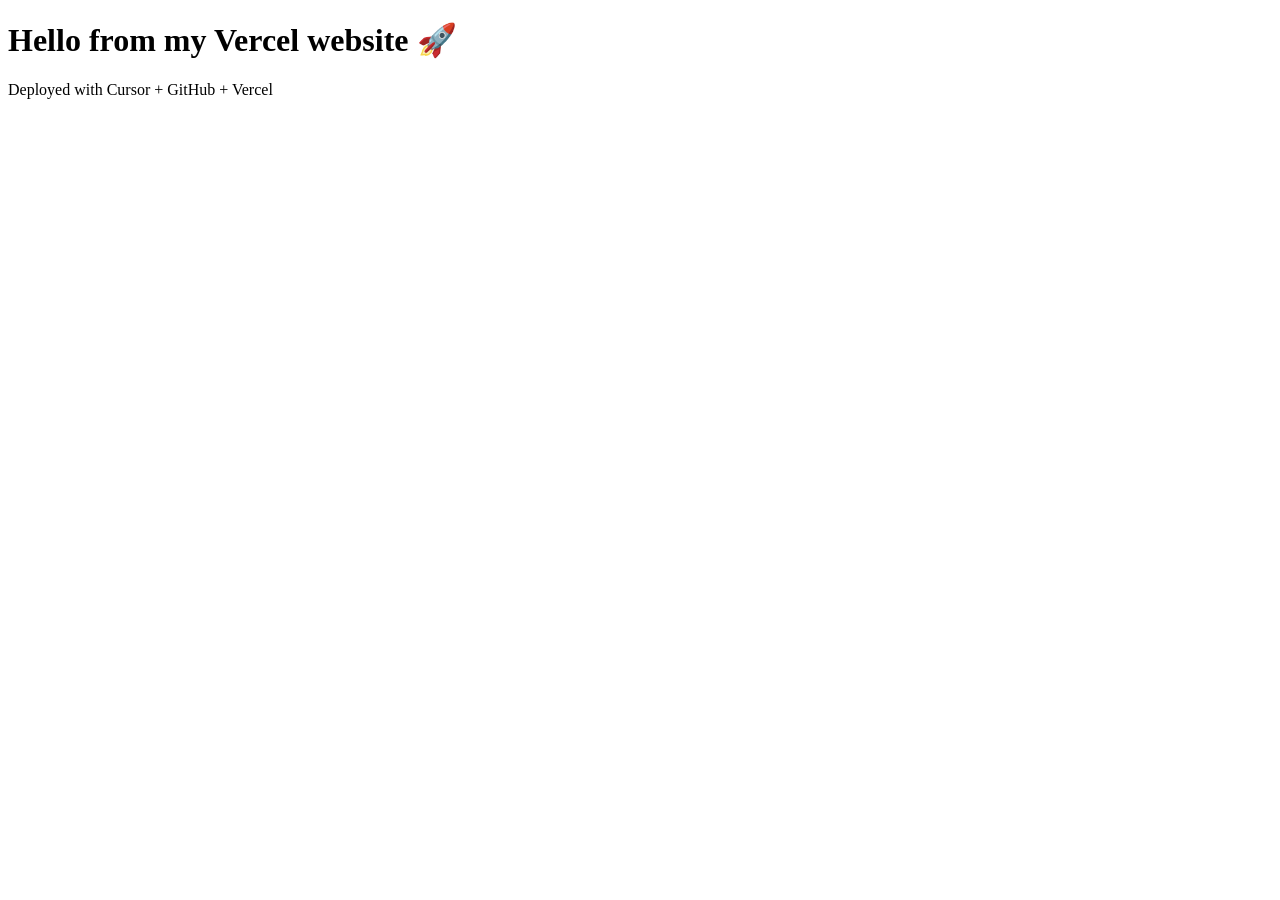
==== index.html @ cf3cca37 "Add homepage" ====
<!DOCTYPE html>
<html lang="en">
<head>
  <meta charset="UTF-8">
  <meta name="viewport" content="width=device-width, initial-scale=1.0">
  <title>My First Vibe Site</title>
</head>
<body>
  <h1>Hello from my Vercel website 🚀</h1>
  <p>Deployed with Cursor + GitHub + Vercel</p>
</body>
</html>
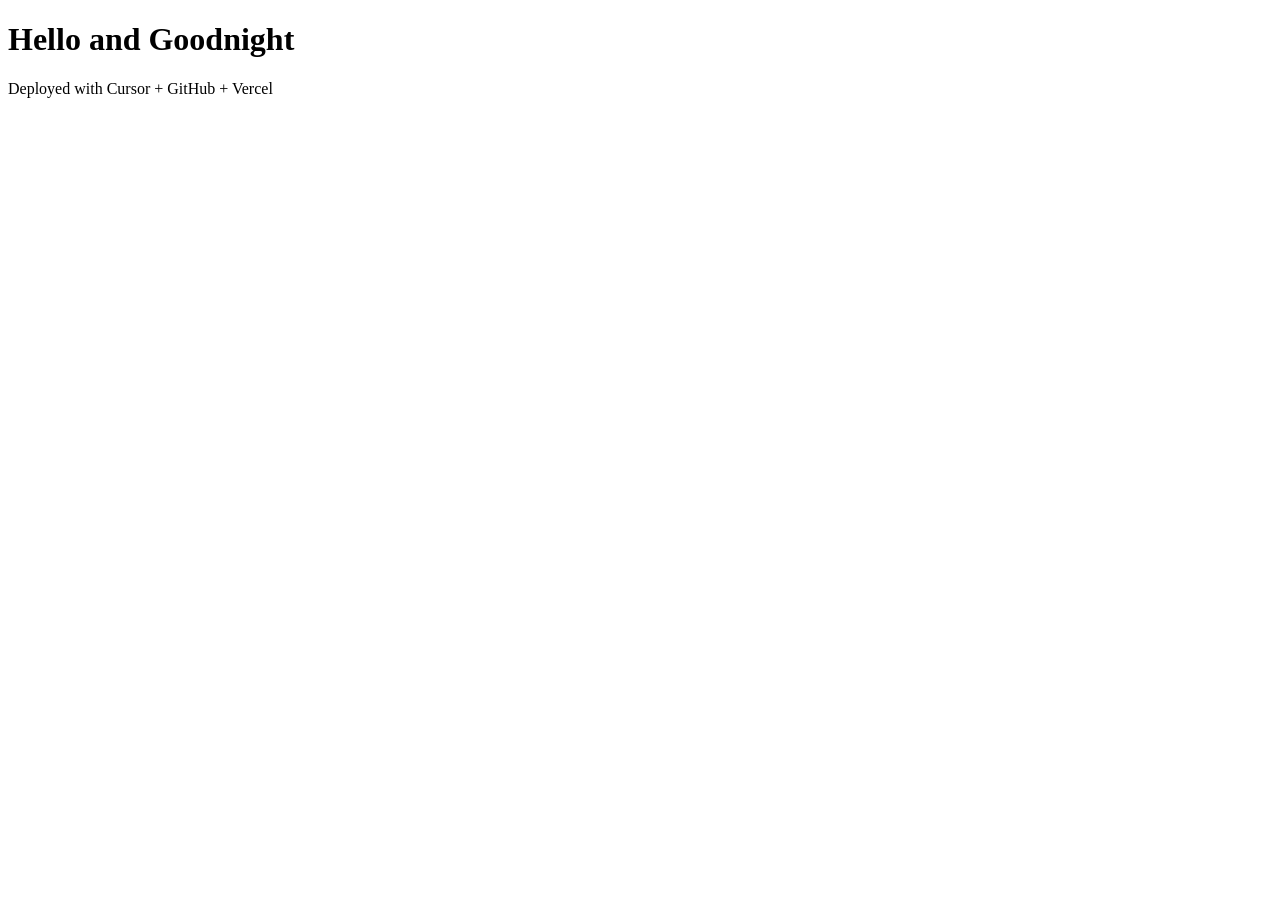
==== commit e2532ad3: "Updated homepage heading" ====
--- a/index.html
+++ b/index.html
@@ -6,7 +6,7 @@
   <title>My First Vibe Site</title>
 </head>
 <body>
-  <h1>Hello from my Vercel website 🚀</h1>
+  <h1>Hello and Goodnight</h1>
   <p>Deployed with Cursor + GitHub + Vercel</p>
 </body>
-</html>+</html>
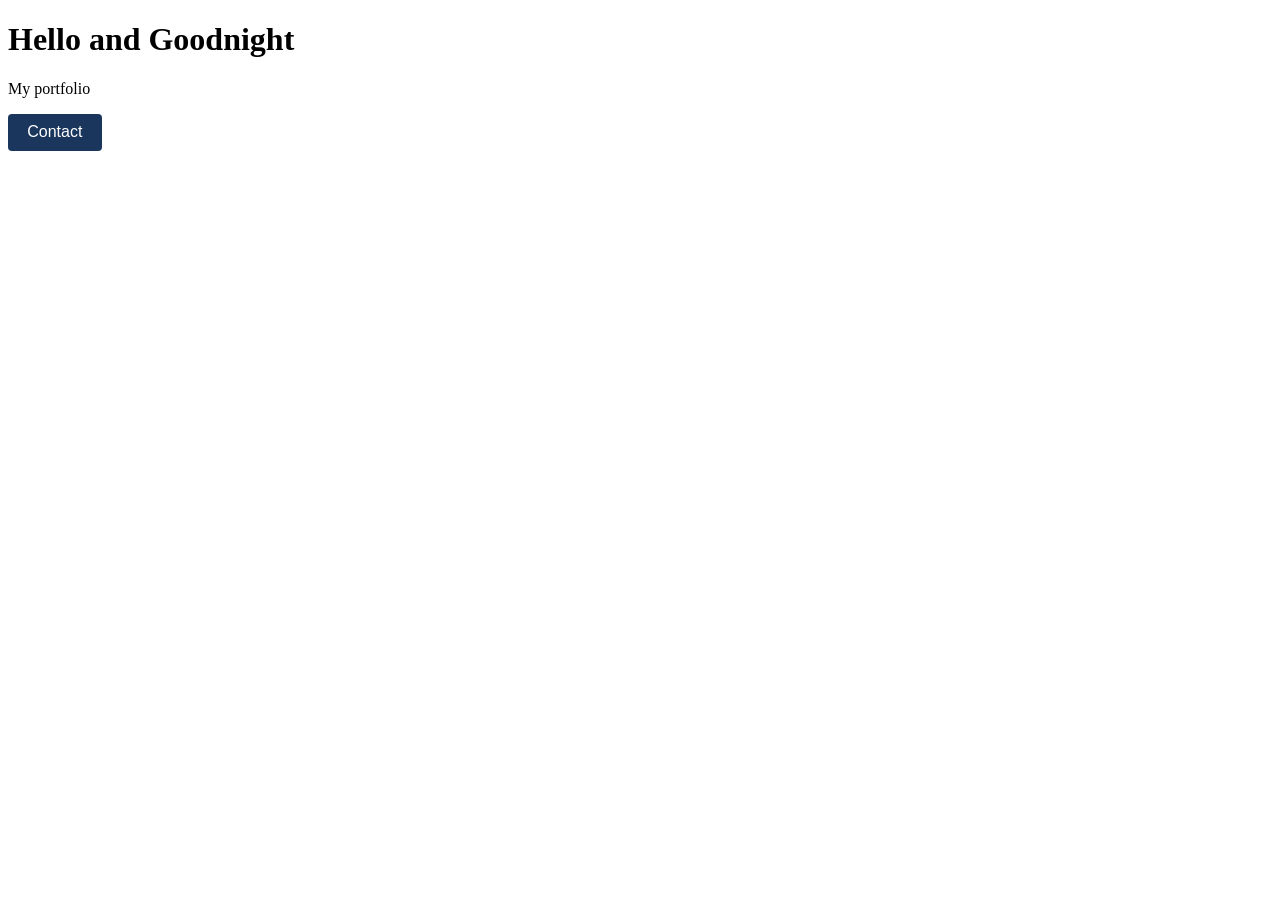
==== commit 631c9205: "Add portfolio copy and styled Contact button Co-authored-by: Cursor <cursoragent@cursor.com>" ====
--- a/index.html
+++ b/index.html
@@ -4,9 +4,21 @@
   <meta charset="UTF-8">
   <meta name="viewport" content="width=device-width, initial-scale=1.0">
   <title>My First Vibe Site</title>
+  <style>
+    button {
+      background-color: #1a365d;
+      color: white;
+      border: none;
+      padding: 0.6rem 1.2rem;
+      font-size: 1rem;
+      border-radius: 4px;
+      cursor: pointer;
+    }
+  </style>
 </head>
 <body>
   <h1>Hello and Goodnight</h1>
-  <p>Deployed with Cursor + GitHub + Vercel</p>
+  <p>My portfolio</p>
+  <button type="button">Contact</button>
 </body>
 </html>
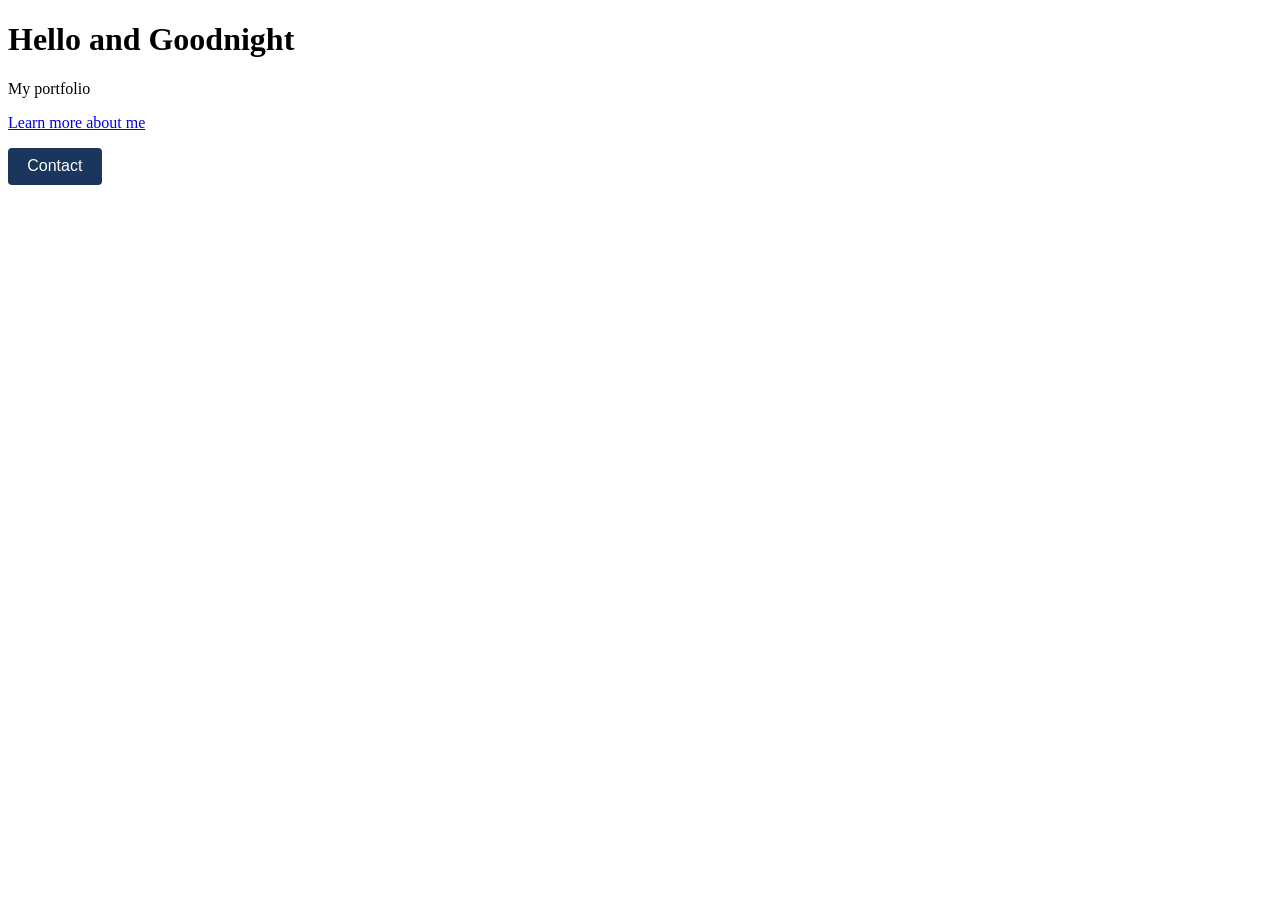
==== commit ddbb2f2f: "add About page and link from homepage Co-authored-by: Cursor <cursoragent@cursor.com>" ====
--- a/index.html
+++ b/index.html
@@ -19,6 +19,7 @@
 <body>
   <h1>Hello and Goodnight</h1>
   <p>My portfolio</p>
+  <p><a href="about.html">Learn more about me</a></p>
   <button type="button">Contact</button>
 </body>
 </html>
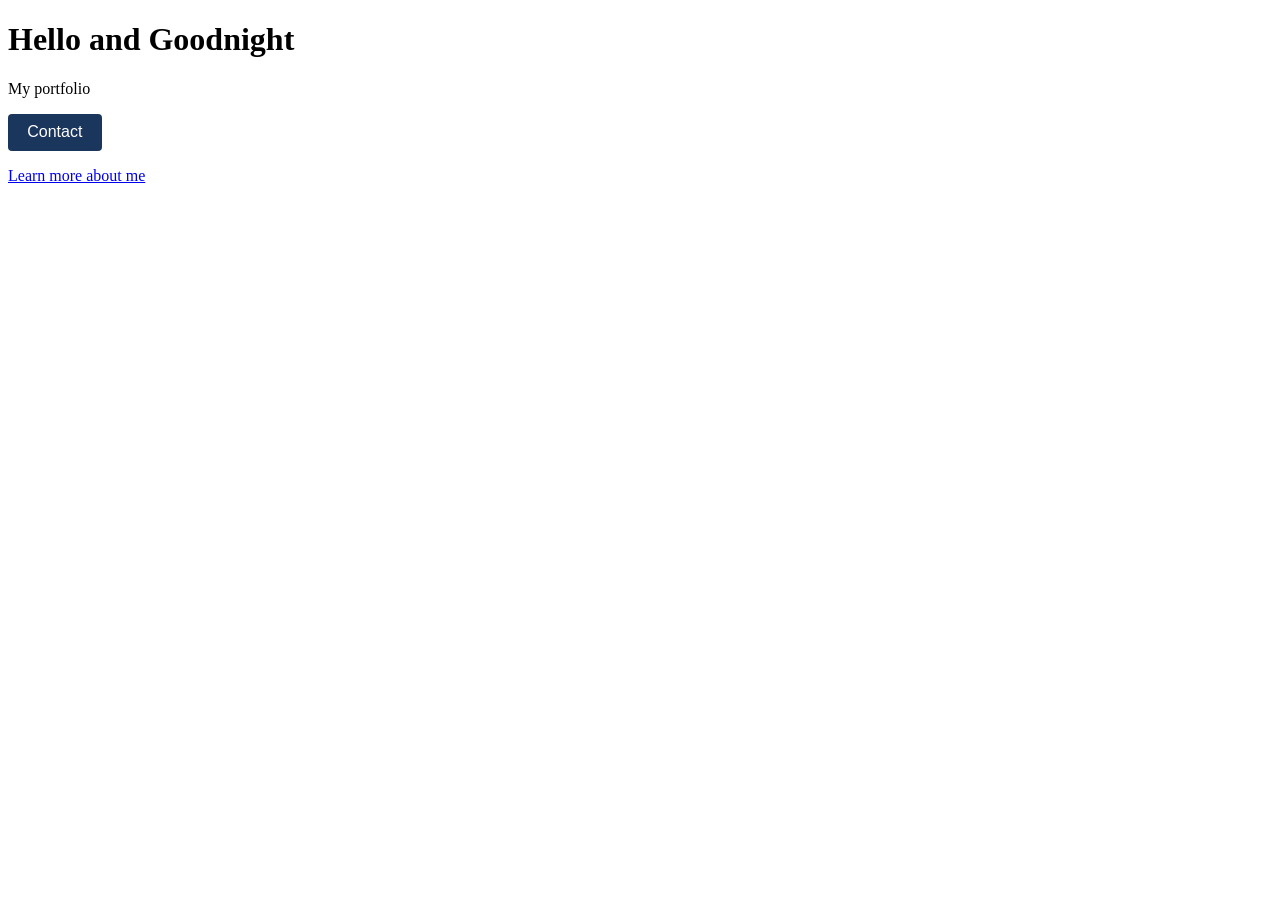
==== commit 15c0d341: "Move About link below Contact button Co-authored-by: Cursor <cursoragent@cursor.com>" ====
--- a/index.html
+++ b/index.html
@@ -19,7 +19,7 @@
 <body>
   <h1>Hello and Goodnight</h1>
   <p>My portfolio</p>
+  <button type="button">Contact</button>
   <p><a href="about.html">Learn more about me</a></p>
-  <button type="button">Contact</button>
 </body>
 </html>
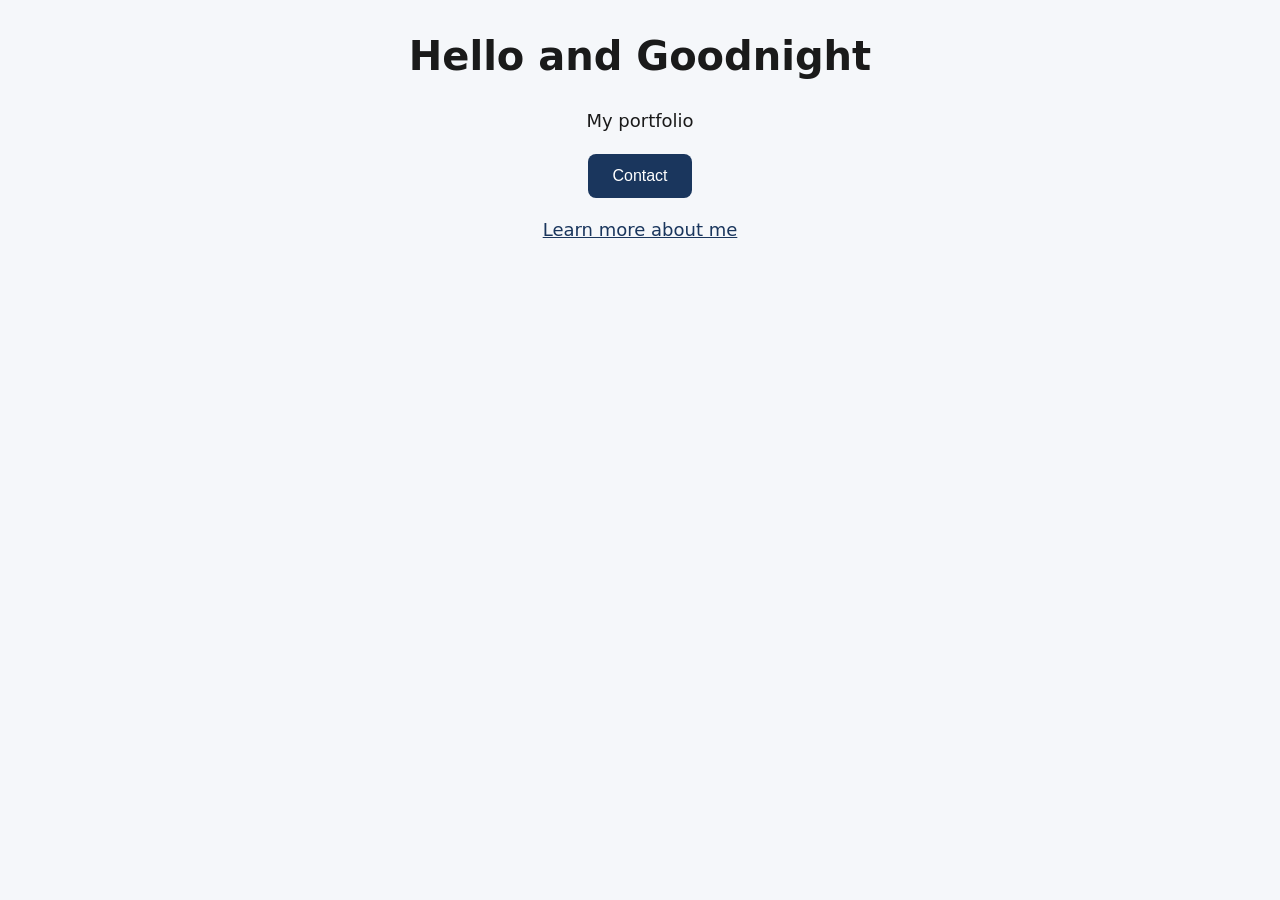
==== commit 79c5d7cd: "add styles and responsive layout Co-authored-by: Cursor <cursoragent@cursor.com>" ====
--- a/index.html
+++ b/index.html
@@ -4,17 +4,7 @@
   <meta charset="UTF-8">
   <meta name="viewport" content="width=device-width, initial-scale=1.0">
   <title>My First Vibe Site</title>
-  <style>
-    button {
-      background-color: #1a365d;
-      color: white;
-      border: none;
-      padding: 0.6rem 1.2rem;
-      font-size: 1rem;
-      border-radius: 4px;
-      cursor: pointer;
-    }
-  </style>
+  <link rel="stylesheet" href="styles.css">
 </head>
 <body>
   <h1>Hello and Goodnight</h1>
@@ -22,4 +12,4 @@
   <button type="button">Contact</button>
   <p><a href="about.html">Learn more about me</a></p>
 </body>
-</html>
+</html>
--- a/styles.css
+++ b/styles.css
@@ -0,0 +1,71 @@
+*,
+*::before,
+*::after {
+  box-sizing: border-box;
+}
+
+html {
+  -webkit-text-size-adjust: 100%;
+}
+
+body {
+  margin: 0;
+  min-height: 100vh;
+  padding: clamp(1.25rem, 5vw, 2rem) clamp(1rem, 4vw, 1.5rem);
+  font-family: system-ui, -apple-system, "Segoe UI", Roboto, "Helvetica Neue", Arial, sans-serif;
+  background-color: #f5f7fa;
+  color: #1a1a1a;
+  text-align: center;
+  line-height: 1.6;
+  max-width: 100%;
+  overflow-x: hidden;
+}
+
+body > * {
+  max-width: min(36rem, 100%);
+  margin-left: auto;
+  margin-right: auto;
+}
+
+h1 {
+  font-size: clamp(1.75rem, 5vw, 2.5rem);
+  line-height: 1.2;
+  margin-top: 0;
+}
+
+p {
+  font-size: clamp(1rem, 2.5vw, 1.125rem);
+}
+
+a {
+  color: #1a365d;
+}
+
+a:hover {
+  color: #2c5282;
+}
+
+button {
+  background-color: #1a365d;
+  color: white;
+  border: none;
+  padding: 0.75rem 1.5rem;
+  font-size: 1rem;
+  border-radius: 8px;
+  cursor: pointer;
+  transition: background-color 0.2s ease;
+  min-height: 44px;
+  min-width: 44px;
+}
+
+button:hover {
+  background-color: #2c5282;
+}
+
+@media (max-width: 480px) {
+  button {
+    display: block;
+    width: 100%;
+    max-width: 20rem;
+  }
+}
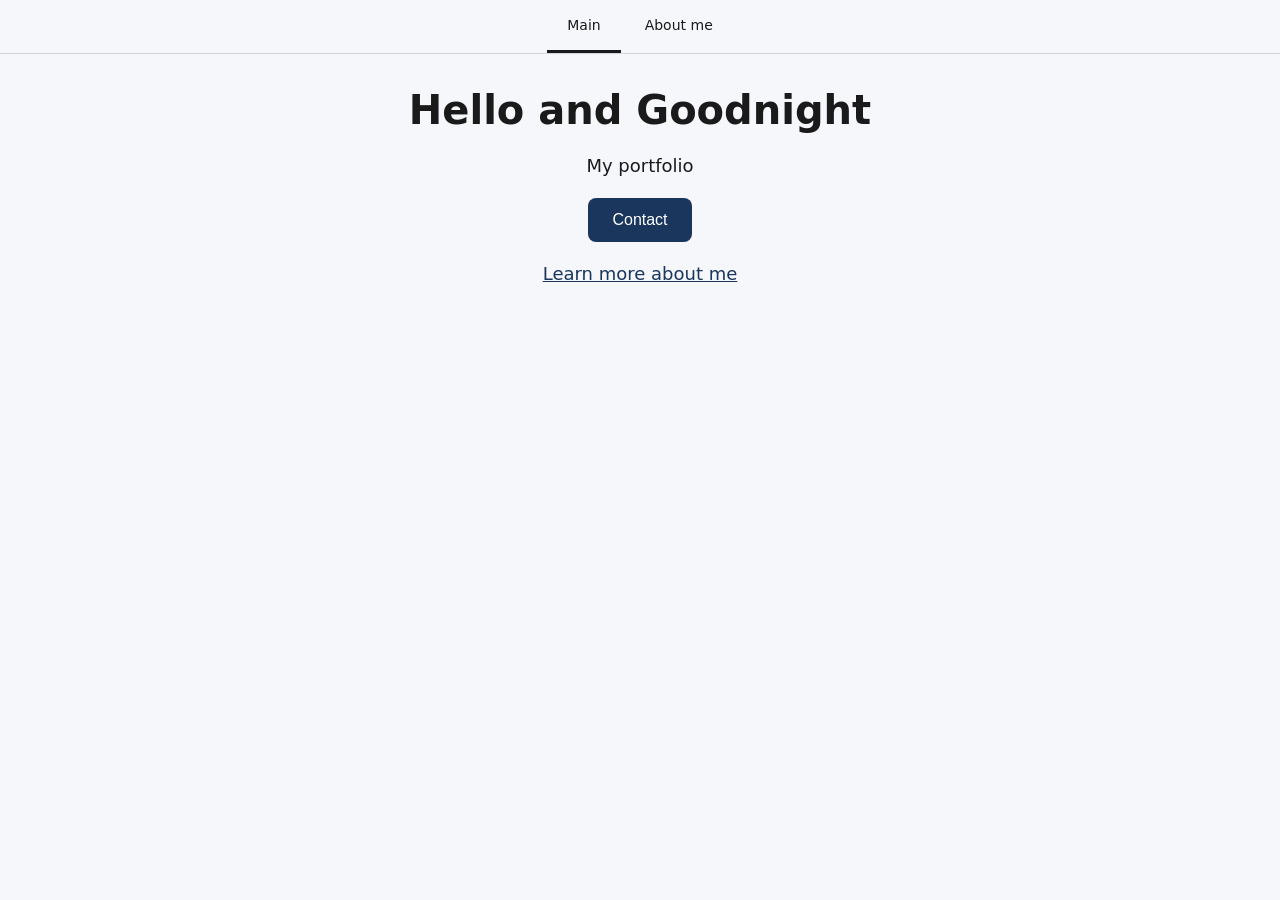
==== commit 0e925063: "Add CV content, navigation tabs, and profile photo placeholder Co-authored-by: Cursor <cursoragent@c" ====
--- a/index.html
+++ b/index.html
@@ -7,6 +7,13 @@
   <link rel="stylesheet" href="styles.css">
 </head>
 <body>
+  <header class="site-header">
+    <nav class="site-nav" aria-label="Main navigation">
+      <a href="index.html" class="nav-tab active">Main</a>
+      <a href="about.html" class="nav-tab">About me</a>
+    </nav>
+  </header>
+
   <h1>Hello and Goodnight</h1>
   <p>My portfolio</p>
   <button type="button">Contact</button>
--- a/styles.css
+++ b/styles.css
@@ -21,20 +21,135 @@
   overflow-x: hidden;
 }
 
-body > * {
+body > *:not(.site-header) {
   max-width: min(36rem, 100%);
   margin-left: auto;
   margin-right: auto;
+}
+
+.site-header {
+  background-color: #f5f7fa;
+  border-bottom: 1px solid #d1d5db;
+  margin: calc(-1 * clamp(1.25rem, 5vw, 2rem)) calc(-1 * clamp(1rem, 4vw, 1.5rem)) 2rem;
+  padding: 0 clamp(1rem, 4vw, 1.5rem);
+}
+
+.site-nav {
+  display: flex;
+  justify-content: center;
+  gap: 0.25rem;
+  max-width: min(36rem, 100%);
+  margin: 0 auto;
+}
+
+.nav-tab {
+  padding: 0.85rem 1.25rem;
+  text-decoration: none;
+  color: #1a1a1a;
+  background-color: transparent;
+  font-size: 0.875rem;
+  font-weight: 500;
+  border-bottom: 3px solid transparent;
+  transition: border-color 0.2s ease;
+}
+
+.nav-tab:hover {
+  color: #1a1a1a;
+}
+
+.nav-tab.active {
+  color: #1a1a1a;
+  border-bottom-color: #1a1a1a;
+}
+
+.nav-tab.active:hover {
+  color: #1a1a1a;
 }
 
 h1 {
   font-size: clamp(1.75rem, 5vw, 2.5rem);
   line-height: 1.2;
   margin-top: 0;
+  margin-bottom: 1rem;
+}
+
+.profile-photo {
+  width: clamp(8rem, 40vw, 10rem);
+  height: clamp(8rem, 40vw, 10rem);
+  aspect-ratio: 1;
+  margin: 0 auto 1.5rem;
+  border-radius: 50%;
+  overflow: hidden;
+  background-color: #e2e8f0;
+  border: 3px solid #1a365d;
+}
+
+.profile-photo img {
+  width: 100%;
+  height: 100%;
+  object-fit: cover;
+  display: block;
+  border-radius: 50%;
 }
 
 p {
   font-size: clamp(1rem, 2.5vw, 1.125rem);
+}
+
+.intro {
+  font-weight: 500;
+  margin-bottom: 0.5rem;
+}
+
+.contact {
+  font-size: 0.95rem;
+  margin-bottom: 2rem;
+}
+
+.about-section {
+  text-align: left;
+  margin-bottom: 2rem;
+}
+
+.about-section h2 {
+  font-size: 1.25rem;
+  color: #1a365d;
+  margin-bottom: 0.75rem;
+  text-align: center;
+}
+
+.about-section ul {
+  padding-left: 1.25rem;
+  margin: 0;
+}
+
+.about-section li {
+  margin-bottom: 0.35rem;
+}
+
+.job {
+  margin-bottom: 1.5rem;
+}
+
+.job:last-child {
+  margin-bottom: 0;
+}
+
+.job h3 {
+  font-size: 1.05rem;
+  margin: 0 0 0.25rem;
+}
+
+.job .dates {
+  font-size: 0.9rem;
+  color: #4a5568;
+  margin: 0 0 0.35rem;
+}
+
+.job .school {
+  font-size: 1rem;
+  font-weight: normal;
+  margin: 0;
 }
 
 a {
@@ -45,7 +160,8 @@
   color: #2c5282;
 }
 
-button {
+button,
+a.button {
   background-color: #1a365d;
   color: white;
   border: none;
@@ -56,14 +172,19 @@
   transition: background-color 0.2s ease;
   min-height: 44px;
   min-width: 44px;
+  text-decoration: none;
+  display: inline-block;
 }
 
-button:hover {
+button:hover,
+a.button:hover {
   background-color: #2c5282;
+  color: white;
 }
 
 @media (max-width: 480px) {
-  button {
+  button,
+  a.button {
     display: block;
     width: 100%;
     max-width: 20rem;
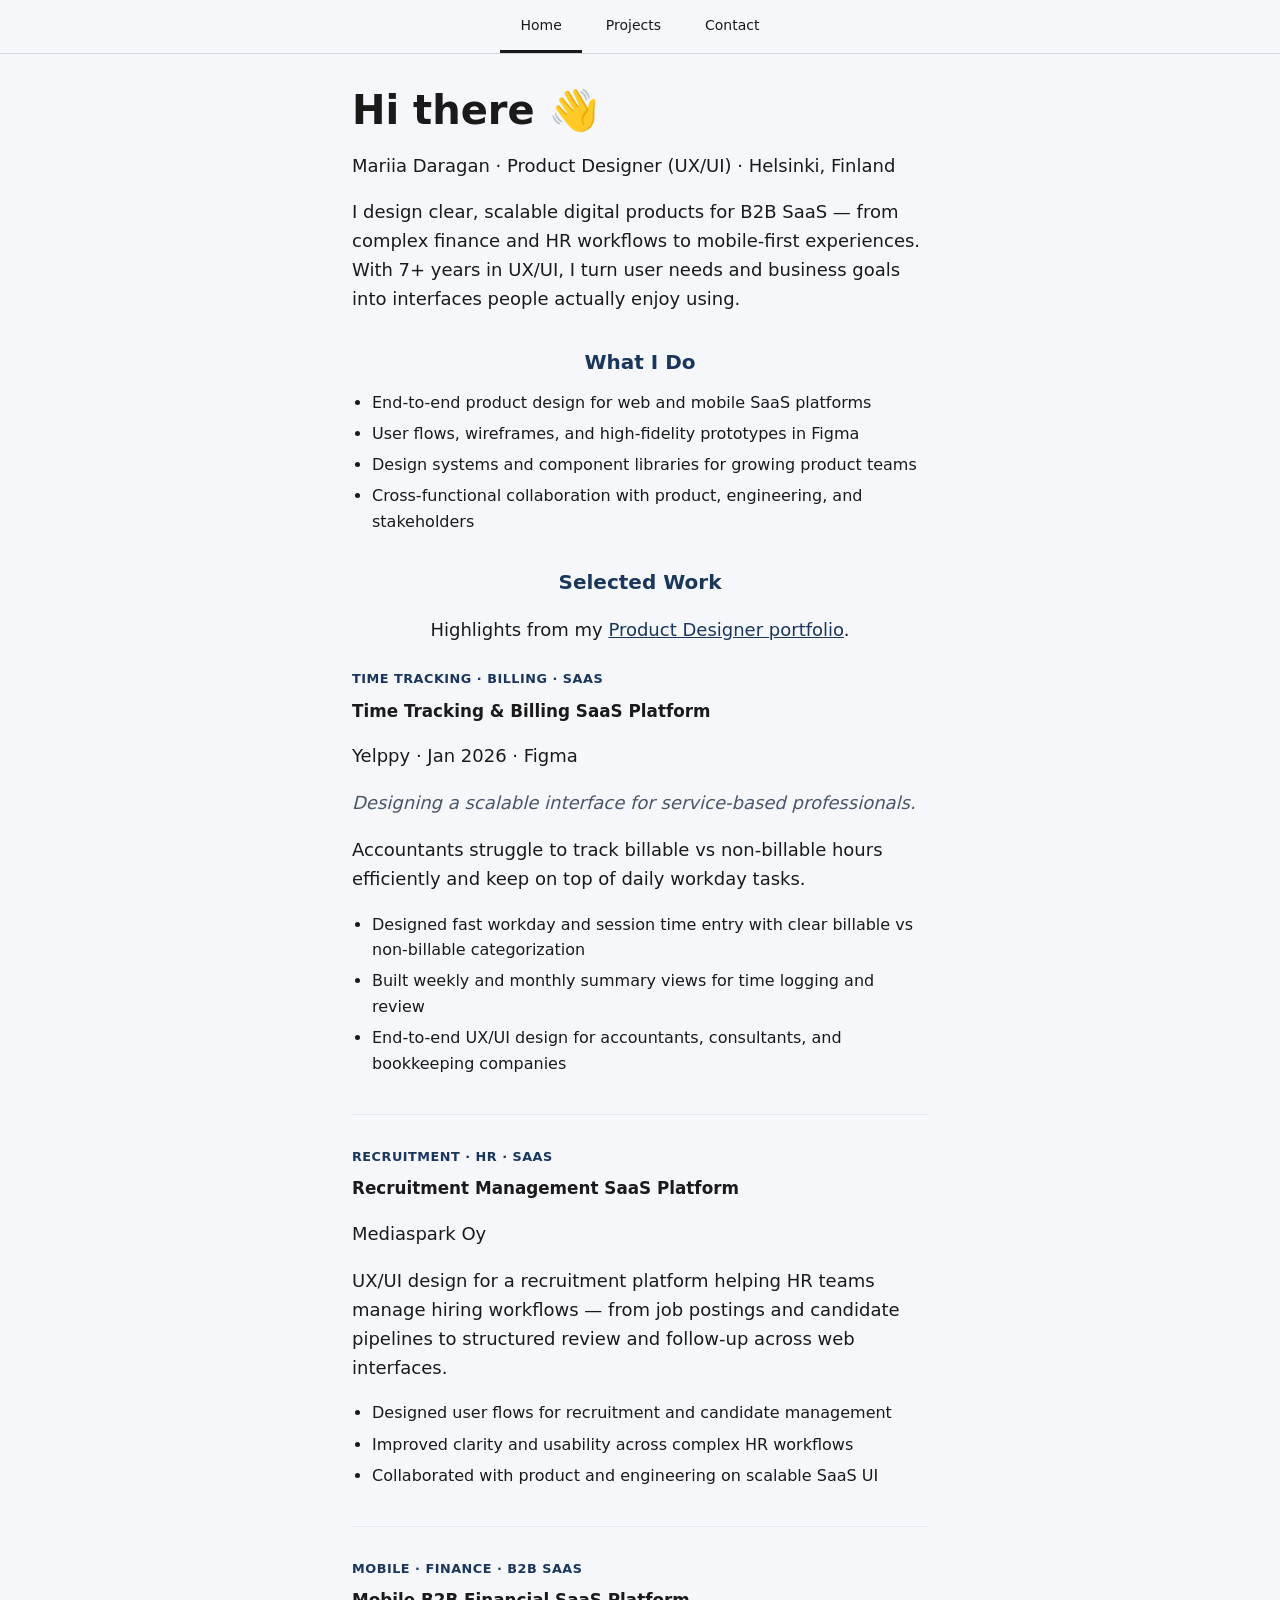
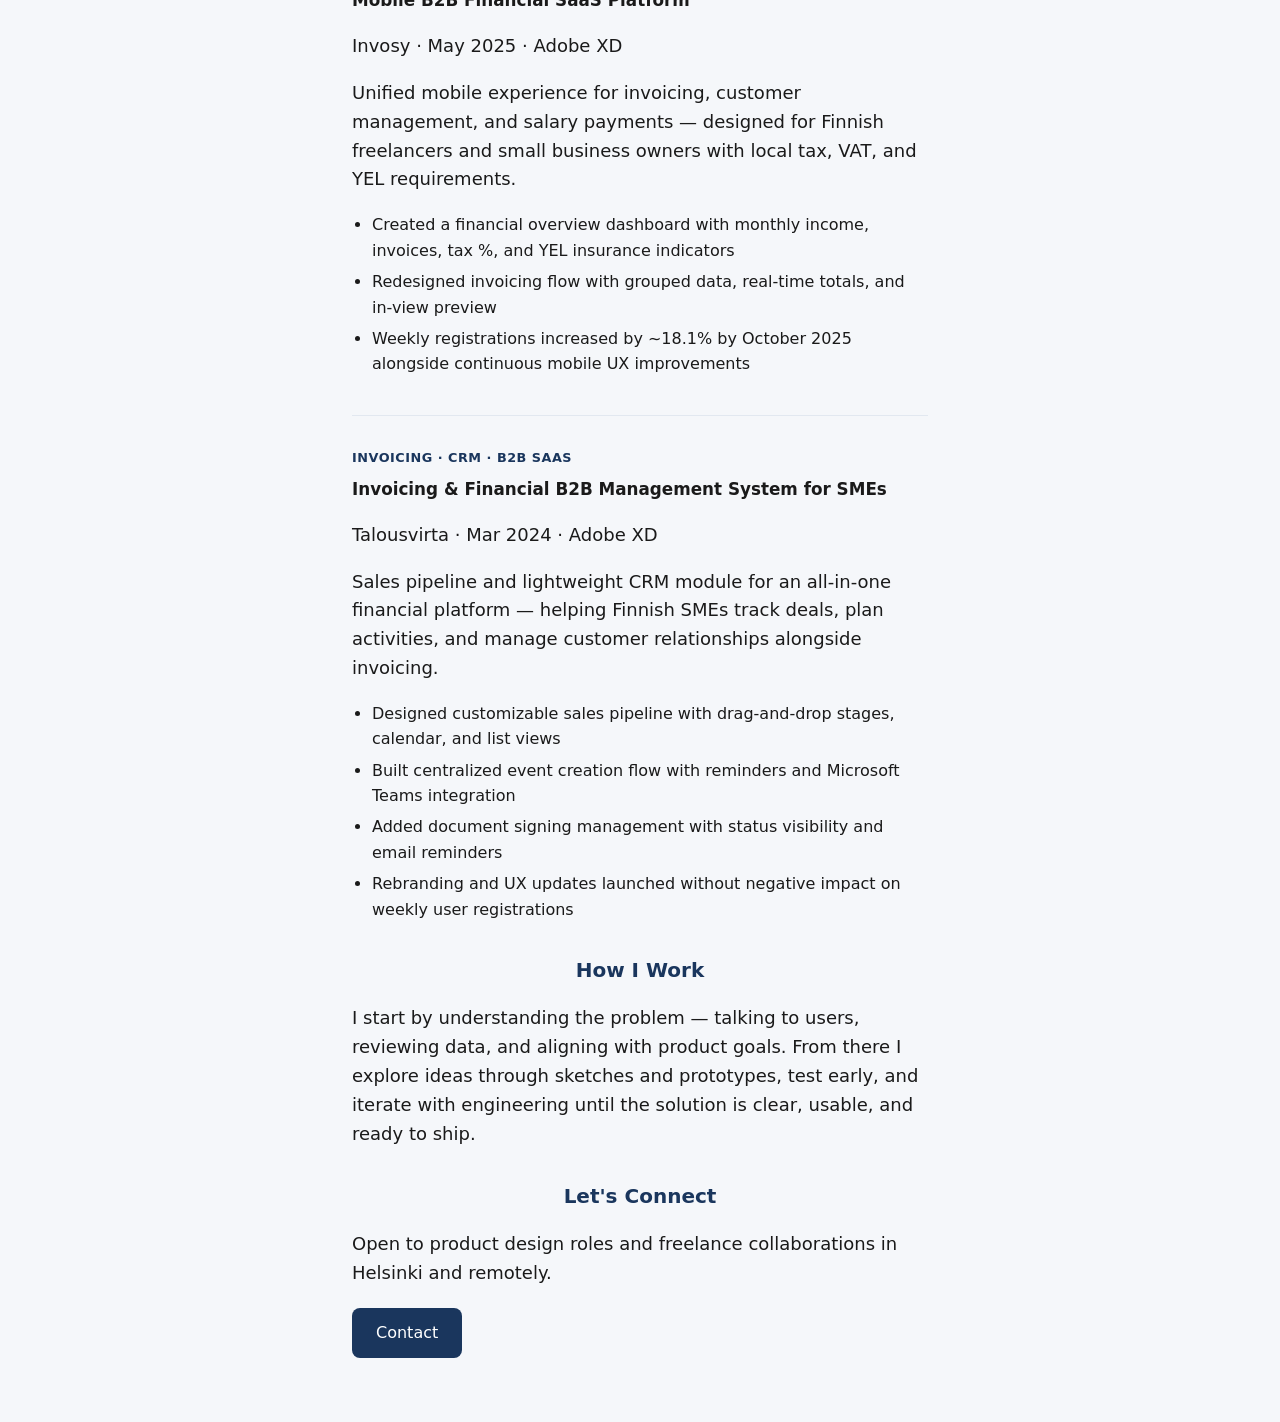
==== commit 9f8343a5: "Update homepage with portfolio case studies, navigation, and contact page Co-authored-by: Cursor <cu" ====
--- a/index.html
+++ b/index.html
@@ -3,20 +3,100 @@
 <head>
   <meta charset="UTF-8">
   <meta name="viewport" content="width=device-width, initial-scale=1.0">
-  <title>My First Vibe Site</title>
+  <title>Mariia Daragan · Product Designer</title>
   <link rel="stylesheet" href="styles.css">
 </head>
 <body>
   <header class="site-header">
     <nav class="site-nav" aria-label="Main navigation">
-      <a href="index.html" class="nav-tab active">Main</a>
-      <a href="about.html" class="nav-tab">About me</a>
+      <a href="index.html" class="nav-tab active">Home</a>
+      <a href="about.html" class="nav-tab">Projects</a>
+      <a href="contact.html" class="nav-tab">Contact</a>
     </nav>
   </header>
 
-  <h1>Hello and Goodnight</h1>
-  <p>My portfolio</p>
-  <button type="button">Contact</button>
-  <p><a href="about.html">Learn more about me</a></p>
+  <main>
+    <section class="about-section hero">
+      <h1>Hi there 👋</h1>
+      <p class="intro">Mariia Daragan · Product Designer (UX/UI) · Helsinki, Finland</p>
+      <p class="hero-text">I design clear, scalable digital products for B2B SaaS — from complex finance and HR workflows to mobile-first experiences. With 7+ years in UX/UI, I turn user needs and business goals into interfaces people actually enjoy using.</p>
+    </section>
+
+    <section class="about-section">
+      <h2>What I Do</h2>
+      <ul>
+        <li>End-to-end product design for web and mobile SaaS platforms</li>
+        <li>User flows, wireframes, and high-fidelity prototypes in Figma</li>
+        <li>Design systems and component libraries for growing product teams</li>
+        <li>Cross-functional collaboration with product, engineering, and stakeholders</li>
+      </ul>
+    </section>
+
+    <section class="about-section">
+      <h2>Selected Work</h2>
+      <p class="section-intro">Highlights from my <a href="https://drive.google.com/file/d/1002QIGz56Qpp3hOnEr5T30t-Oyck653L/view?usp=sharing" target="_blank" rel="noopener noreferrer">Product Designer portfolio</a>.</p>
+
+      <article class="case-study">
+        <p class="case-tag">Time Tracking · Billing · SaaS</p>
+        <h3>Time Tracking &amp; Billing SaaS Platform</h3>
+        <p class="dates">Yelppy · Jan 2026 · Figma</p>
+        <p class="case-subtitle">Designing a scalable interface for service-based professionals.</p>
+        <p>Accountants struggle to track billable vs non-billable hours efficiently and keep on top of daily workday tasks.</p>
+        <ul>
+          <li>Designed fast workday and session time entry with clear billable vs non-billable categorization</li>
+          <li>Built weekly and monthly summary views for time logging and review</li>
+          <li>End-to-end UX/UI design for accountants, consultants, and bookkeeping companies</li>
+        </ul>
+      </article>
+
+      <article class="case-study">
+        <p class="case-tag">Recruitment · HR · SaaS</p>
+        <h3>Recruitment Management SaaS Platform</h3>
+        <p class="dates">Mediaspark Oy</p>
+        <p>UX/UI design for a recruitment platform helping HR teams manage hiring workflows — from job postings and candidate pipelines to structured review and follow-up across web interfaces.</p>
+        <ul>
+          <li>Designed user flows for recruitment and candidate management</li>
+          <li>Improved clarity and usability across complex HR workflows</li>
+          <li>Collaborated with product and engineering on scalable SaaS UI</li>
+        </ul>
+      </article>
+
+      <article class="case-study">
+        <p class="case-tag">Mobile · Finance · B2B SaaS</p>
+        <h3>Mobile B2B Financial SaaS Platform</h3>
+        <p class="dates">Invosy · May 2025 · Adobe XD</p>
+        <p>Unified mobile experience for invoicing, customer management, and salary payments — designed for Finnish freelancers and small business owners with local tax, VAT, and YEL requirements.</p>
+        <ul>
+          <li>Created a financial overview dashboard with monthly income, invoices, tax %, and YEL insurance indicators</li>
+          <li>Redesigned invoicing flow with grouped data, real-time totals, and in-view preview</li>
+          <li>Weekly registrations increased by ~18.1% by October 2025 alongside continuous mobile UX improvements</li>
+        </ul>
+      </article>
+
+      <article class="case-study">
+        <p class="case-tag">Invoicing · CRM · B2B SaaS</p>
+        <h3>Invoicing &amp; Financial B2B Management System for SMEs</h3>
+        <p class="dates">Talousvirta · Mar 2024 · Adobe XD</p>
+        <p>Sales pipeline and lightweight CRM module for an all-in-one financial platform — helping Finnish SMEs track deals, plan activities, and manage customer relationships alongside invoicing.</p>
+        <ul>
+          <li>Designed customizable sales pipeline with drag-and-drop stages, calendar, and list views</li>
+          <li>Built centralized event creation flow with reminders and Microsoft Teams integration</li>
+          <li>Added document signing management with status visibility and email reminders</li>
+          <li>Rebranding and UX updates launched without negative impact on weekly user registrations</li>
+        </ul>
+      </article>
+    </section>
+
+    <section class="about-section">
+      <h2>How I Work</h2>
+      <p>I start by understanding the problem — talking to users, reviewing data, and aligning with product goals. From there I explore ideas through sketches and prototypes, test early, and iterate with engineering until the solution is clear, usable, and ready to ship.</p>
+    </section>
+
+    <section class="about-section contact-section">
+      <h2>Let's Connect</h2>
+      <p>Open to product design roles and freelance collaborations in Helsinki and remotely.</p>
+      <a href="contact.html" class="button">Contact</a>
+    </section>
+  </main>
 </body>
-</html>+</html>
--- a/styles.css
+++ b/styles.css
@@ -106,6 +106,72 @@
   margin-bottom: 2rem;
 }
 
+.hero {
+  text-align: center;
+}
+
+.hero-text {
+  margin-bottom: 1.5rem;
+}
+
+.case-study {
+  margin-bottom: 2rem;
+  padding-bottom: 2rem;
+  border-bottom: 1px solid #e2e8f0;
+}
+
+.case-study:last-child {
+  margin-bottom: 0;
+  padding-bottom: 0;
+  border-bottom: none;
+}
+
+.case-tag {
+  font-size: 0.8rem;
+  font-weight: 600;
+  letter-spacing: 0.04em;
+  text-transform: uppercase;
+  color: #1a365d;
+  margin: 0 0 0.5rem;
+}
+
+.case-study h3 {
+  font-size: 1.05rem;
+  margin: 0 0 0.25rem;
+}
+
+.section-intro {
+  text-align: center;
+  margin-bottom: 1.5rem;
+}
+
+.case-subtitle {
+  font-style: italic;
+  color: #4a5568;
+  margin-bottom: 0.75rem;
+}
+
+.contact-section {
+  text-align: center;
+}
+
+.contact-section p {
+  margin-bottom: 1.25rem;
+}
+
+.contact-details {
+  text-align: center;
+}
+
+.contact-details p {
+  margin-bottom: 0.5rem;
+}
+
+.contact-location {
+  color: #4a5568;
+  margin-bottom: 1.5rem !important;
+}
+
 .about-section {
   text-align: left;
   margin-bottom: 2rem;
@@ -123,7 +189,8 @@
   margin: 0;
 }
 
-.about-section li {
+.about-section li,
+.case-study li {
   margin-bottom: 0.35rem;
 }
 
